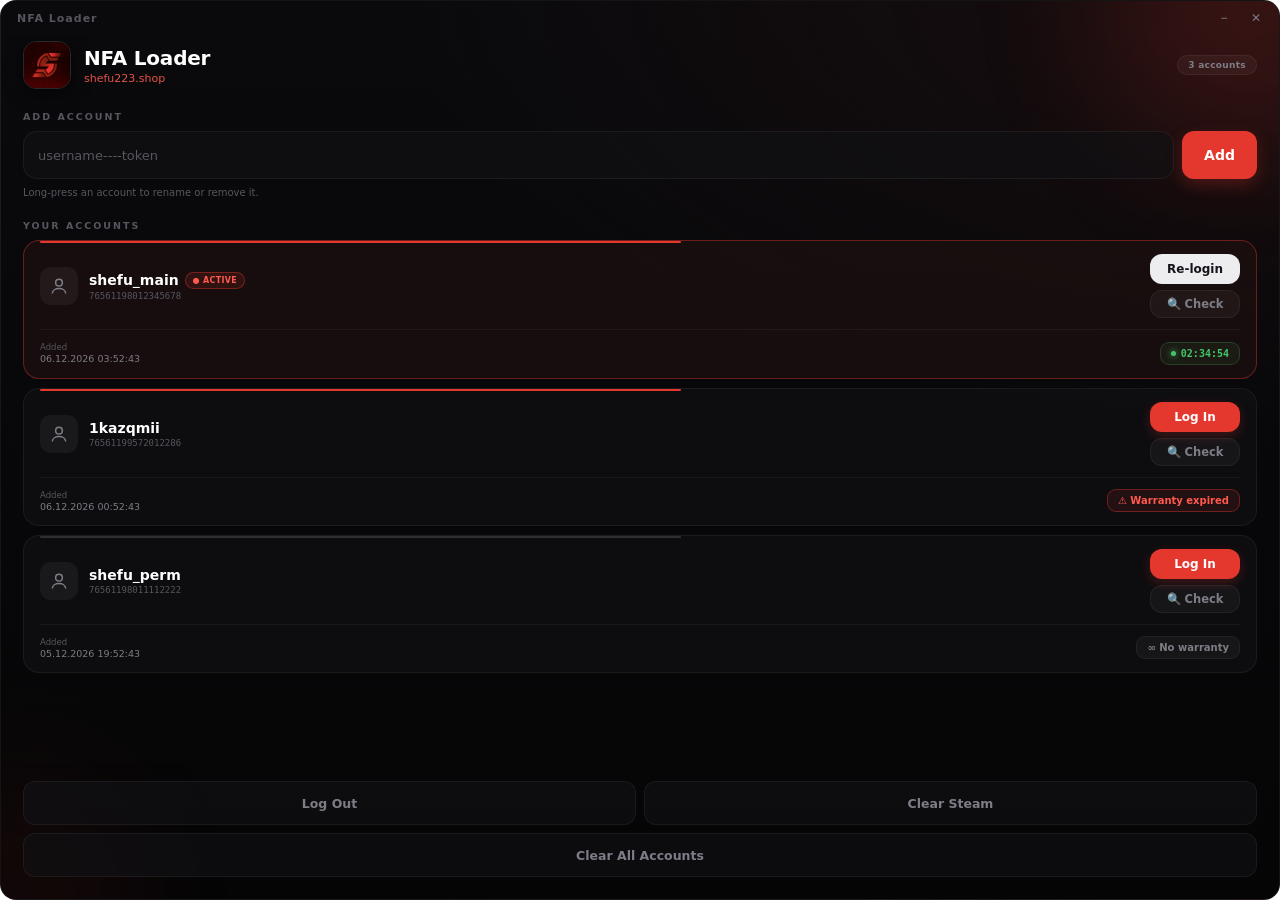
==== ui/index.html @ 787fad96 "NFA Loader: Steam token account loader for shefu223.shop Dedicated to shefu223.shop, works with any " ====
<!DOCTYPE html>
<html lang="en">
<head>
  <meta charset="UTF-8" />
  <meta name="viewport" content="width=device-width, initial-scale=1.0" />
  <title>NFA Loader</title>
  <link rel="stylesheet" href="style.css" />
</head>
<body>
  <div id="app">
    <div class="glow glow-a"></div>
    <div class="glow glow-b"></div>
    <div class="glow glow-c"></div>

    <header class="titlebar" data-tauri-drag-region>
      <span class="tb-title" data-tauri-drag-region>NFA&nbsp;Loader</span>
      <div class="tb-controls">
        <button id="min-btn" class="tb-btn" title="Minimize">&#x2212;</button>
        <button id="close-btn" class="tb-btn tb-close" title="Close">&#x2715;</button>
      </div>
    </header>

    <main class="content">
      <section class="brand">
        <img id="logo" class="brand-logo" src="logo.png" alt="logo" />
        <div class="brand-text">
          <h1>NFA Loader</h1>
          <a class="brand-sub">shefu223.shop</a>
        </div>
        <span id="acct-count" class="pill pill-count">0 accounts</span>
      </section>

      <div id="admin-banner" class="admin-banner hidden">
        <div>
          <div class="ab-title">Not running as Administrator</div>
          <div class="ab-sub">Logging in may fail. Restart elevated.</div>
        </div>
        <button id="admin-restart" class="btn btn-danger btn-sm">Restart as Admin</button>
      </div>

      <section class="block">
        <div class="label">ADD ACCOUNT</div>
        <div class="add-row">
          <div class="field">
            <input id="add-input" type="text" spellcheck="false" autocomplete="off"
                   placeholder="username----token" />
          </div>
          <button id="add-btn" class="btn btn-primary">Add</button>
        </div>
        <div class="hint">Long-press an account to rename or remove it.</div>
      </section>

      <section class="block grow">
        <div class="label">YOUR ACCOUNTS</div>
        <div id="account-list" class="account-list"></div>
        <div id="empty-state" class="empty hidden">
          <div class="empty-title">No accounts yet</div>
          <div class="empty-sub">Paste a line above and press Add.</div>
        </div>
      </section>

      <section class="footer">
        <div class="footer-row">
          <button id="logout-btn" class="btn btn-ghost">Log Out</button>
          <button id="clear-steam-btn" class="btn btn-ghost">Clear Steam</button>
        </div>
        <button id="clear-all-btn" class="btn btn-ghost btn-wide">Clear All Accounts</button>
      </section>
    </main>

    <div id="toast" class="toast"></div>

    <div id="sheet-backdrop" class="backdrop hidden">
      <div id="sheet" class="sheet"></div>
    </div>

    <div id="check-backdrop" class="backdrop hidden">
      <div id="check-popup" class="popup"></div>
    </div>

    <div id="update-backdrop" class="backdrop center hidden">
      <div id="update-popup" class="popup"></div>
    </div>
  </div>

  <template id="card-tpl">
    <div class="card">
      <div class="accent"></div>
      <div class="card-top">
        <div class="avatar">
          <svg viewBox="0 0 24 24" width="20" height="20" fill="none" stroke="currentColor" stroke-width="1.8">
            <circle cx="12" cy="8" r="4"/><path d="M4 21c0-4 4-6 8-6s8 2 8 6"/>
          </svg>
        </div>
        <div class="card-id">
          <div class="card-name-row">
            <span class="card-name"></span>
            <span class="pill pill-active active-pill hidden">&#x25CF; ACTIVE</span>
          </div>
          <div class="card-steamid"></div>
        </div>
        <div class="card-actions">
          <button class="btn btn-login"></button>
          <button class="btn btn-check">&#x1F50D; Check</button>
        </div>
      </div>
      <div class="card-divider"></div>
      <div class="card-bottom">
        <div class="added">
          <div class="added-label">Added</div>
          <div class="added-date"></div>
        </div>
        <div class="warranty"></div>
      </div>
    </div>
  </template>

  <script src="app.js"></script>
</body>
</html>
---- ui/style.css ----
:root {
  --bg: #050506;
  --bg2: #0a0a0d;
  --panel: rgba(18, 18, 20, 0.66);
  --panel-hi: rgba(30, 16, 17, 0.7);
  --border: rgba(255, 255, 255, 0.06);
  --border-strong: rgba(255, 255, 255, 0.12);
  --border-red: rgba(228, 56, 47, 0.4);
  --red: #e4382f;
  --red-soft: #ff5a4d;
  --green: #46c46a;
  --err: #f0453d;
  --text: #ececef;
  --dim: #7d7d86;
  --faint: #56565f;
  --radius: 16px;
  --ease: cubic-bezier(0.22, 1, 0.36, 1);
  --font: "Segoe UI Variable Display", "Segoe UI", system-ui, -apple-system, sans-serif;
  --mono: ui-monospace, "Cascadia Code", "Cascadia Mono", Consolas, monospace;
}

* { box-sizing: border-box; margin: 0; padding: 0; }

html, body {
  height: 100%;
  background: transparent;
  font-family: var(--font);
  color: var(--text);
  user-select: none;
  cursor: default;
  overflow: hidden;
  -webkit-font-smoothing: antialiased;
}

::-webkit-scrollbar { width: 8px; }
::-webkit-scrollbar-track { background: transparent; }
::-webkit-scrollbar-thumb { background: rgba(228, 56, 47, 0.32); border-radius: 10px; border: 2px solid transparent; background-clip: padding-box; }
::-webkit-scrollbar-thumb:hover { background: rgba(228, 56, 47, 0.55); background-clip: padding-box; }

#app {
  position: relative;
  height: 100vh;
  border-radius: var(--radius);
  overflow: hidden;
  background:
    radial-gradient(130% 90% at 100% 0%, #170d0e 0%, transparent 52%),
    linear-gradient(180deg, var(--bg2), var(--bg));
  border: 1px solid var(--border);
  display: flex;
  flex-direction: column;
}

.glow { position: absolute; border-radius: 50%; filter: blur(70px); pointer-events: none; }
.glow-a { width: 300px; height: 300px; top: -140px; right: -120px; background: var(--red); opacity: 0.16; }
.glow-b { width: 240px; height: 240px; bottom: -120px; left: -110px; background: var(--red); opacity: 0.08; }

.titlebar {
  height: 34px;
  display: flex;
  align-items: center;
  justify-content: space-between;
  padding: 0 8px 0 16px;
  flex-shrink: 0;
  z-index: 5;
}
.tb-title { font-size: 11px; letter-spacing: 1px; color: var(--faint); font-weight: 600; }
.tb-controls { display: flex; gap: 2px; }
.tb-btn {
  width: 30px; height: 24px; border: none; background: transparent; color: var(--dim);
  border-radius: 7px; font-size: 12px; cursor: pointer; transition: all 0.15s var(--ease);
  display: flex; align-items: center; justify-content: center;
}
.tb-btn:hover { background: rgba(255,255,255,0.06); color: var(--text); }
.tb-close:hover { background: var(--red); color: #fff; }

.content {
  flex: 1;
  min-height: 0;
  display: flex;
  flex-direction: column;
  padding: 6px 22px 22px;
  overflow: hidden;
  z-index: 2;
}

.brand { display: flex; align-items: center; gap: 13px; }
.brand-logo {
  width: 48px; height: 48px; border-radius: 13px; object-fit: cover;
  border: 1px solid var(--border-strong);
  box-shadow: 0 6px 18px rgba(0,0,0,0.55);
}
.brand-text { display: flex; flex-direction: column; gap: 2px; flex: 1; }
.brand-text h1 { font-size: 20px; font-weight: 700; color: #fff; letter-spacing: -0.2px; }
.brand-sub { font-size: 11px; color: var(--red-soft); opacity: 0.9; }

.pill {
  font-size: 9px; font-weight: 700; letter-spacing: 0.3px;
  padding: 4px 10px; border-radius: 20px; white-space: nowrap;
}
.pill-count { color: var(--dim); background: rgba(255,255,255,0.04); border: 1px solid var(--border); }
.pill-active { color: var(--red-soft); background: rgba(228,56,47,0.12); border: 1px solid var(--border-red); }

.admin-banner {
  margin-top: 16px; display: flex; align-items: center; justify-content: space-between; gap: 10px;
  background: rgba(228,56,47,0.08); border: 1px solid var(--border-red);
  border-radius: 12px; padding: 11px 13px;
}
.ab-title { font-size: 11.5px; font-weight: 700; color: var(--red-soft); }
.ab-sub { font-size: 9.5px; color: var(--dim); margin-top: 1px; }

.block { margin-top: 22px; }
.block.grow { flex: 1; min-height: 0; display: flex; flex-direction: column; }
.label { font-size: 9.5px; font-weight: 700; letter-spacing: 2px; color: var(--faint); margin-bottom: 9px; }

.add-row { display: flex; gap: 8px; }
.field {
  flex: 1; background: var(--panel); border: 1px solid var(--border);
  border-radius: 14px; height: 48px; display: flex; align-items: center;
  transition: border-color 0.2s var(--ease), box-shadow 0.2s var(--ease);
}
.field:focus-within { border-color: var(--border-red); box-shadow: 0 0 0 3px rgba(228,56,47,0.12); }
.field input {
  width: 100%; height: 100%; background: transparent; border: none; outline: none;
  color: var(--text); font-size: 13px; font-family: var(--font); padding: 0 14px;
  user-select: text; cursor: text;
}
.field input::placeholder { color: var(--faint); }

.btn {
  border: none; border-radius: 12px; font-family: var(--font); font-weight: 600;
  cursor: pointer; transition: transform 0.12s var(--ease), filter 0.18s var(--ease), background 0.18s var(--ease), box-shadow 0.18s var(--ease);
  display: inline-flex; align-items: center; justify-content: center; white-space: nowrap;
}
.btn:active { transform: scale(0.96); }
.btn-primary { background: var(--red); color: #fff; height: 48px; padding: 0 22px; font-size: 14px; box-shadow: 0 6px 16px rgba(228,56,47,0.26); }
.btn-primary:hover { filter: brightness(1.08); box-shadow: 0 8px 22px rgba(228,56,47,0.36); }
.btn-ghost { background: var(--panel); border: 1px solid var(--border); color: var(--dim); height: 44px; font-size: 12.5px; flex: 1; }
.btn-ghost:hover { background: rgba(255,255,255,0.05); color: var(--text); border-color: var(--border-strong); }
.btn-wide { width: 100%; margin-top: 8px; }
.btn-danger { background: rgba(228,56,47,0.12); border: 1px solid var(--border-red); color: var(--red-soft); }
.btn-danger:hover { background: rgba(228,56,47,0.2); }
.btn-sm { height: 32px; padding: 0 14px; font-size: 11.5px; }

.hint { font-size: 10px; color: var(--faint); margin-top: 8px; }

.account-list {
  flex: 1; min-height: 0; overflow-y: auto; overflow-x: hidden;
  display: flex; flex-direction: column; gap: 9px;
  padding-right: 6px; margin-right: -6px;
}

.card {
  position: relative; flex-shrink: 0; background: var(--panel); border: 1px solid var(--border);
  border-radius: 16px; padding: 0 16px 13px; overflow: hidden;
  transition: border-color 0.2s var(--ease), background 0.2s var(--ease);
  animation: cardIn 0.3s var(--ease) both;
}
.card:hover { border-color: var(--border-strong); }
.card.active { background: var(--panel-hi); border-color: var(--border-red); }
.card.removing { animation: cardOut 0.25s var(--ease) both; }
@keyframes cardIn { from { opacity: 0; transform: translateY(6px); } to { opacity: 1; transform: none; } }
@keyframes cardOut { to { opacity: 0; transform: translateX(40px); height: 0; padding: 0; margin: 0; } }

.accent { position: absolute; top: 0; left: 16px; width: 52%; height: 2px; border-radius: 2px; background: rgba(255,255,255,0.1); transition: background 0.3s var(--ease); }
.card-top { display: flex; align-items: center; gap: 11px; padding-top: 13px; }
.avatar {
  width: 38px; height: 38px; border-radius: 11px; flex-shrink: 0;
  background: rgba(255,255,255,0.05); display: flex; align-items: center; justify-content: center; color: var(--dim);
}
.card-id { flex: 1; min-width: 0; }
.card-name-row { display: flex; align-items: center; gap: 6px; }
.card-name { font-size: 14px; font-weight: 700; color: #fff; overflow: hidden; text-overflow: ellipsis; white-space: nowrap; }
.active-pill { font-size: 8px; padding: 3px 7px; }
.card-steamid { font-size: 9px; color: var(--faint); font-family: var(--mono); margin-top: 2px; }
.card-actions { display: flex; flex-direction: column; gap: 6px; flex-shrink: 0; }
.btn-login { height: 30px; width: 90px; font-size: 12px; }
.btn-login.login { background: var(--red); color: #fff; box-shadow: 0 4px 12px rgba(228,56,47,0.24); }
.btn-login.login:hover { filter: brightness(1.08); }
.btn-login.relogin { background: #ededf0; color: #14141c; }
.btn-login.relogin:hover { filter: brightness(1.04); }
.btn-check {
  height: 28px; width: 90px; font-size: 11.5px;
  background: rgba(255,255,255,0.04); color: var(--dim); border: 1px solid var(--border);
}
.btn-check:hover { background: rgba(255,255,255,0.07); color: var(--text); border-color: var(--border-strong); }

.card-divider { height: 1px; background: rgba(255,255,255,0.05); margin: 11px 0; }
.card-bottom { display: flex; align-items: center; justify-content: space-between; }
.added-label { font-size: 8.5px; color: var(--faint); }
.added-date { font-size: 9.5px; color: var(--dim); margin-top: 1px; }

.badge { font-size: 10px; font-weight: 700; padding: 5px 10px; border-radius: 9px; display: inline-flex; align-items: center; gap: 5px; }
.badge .dot { width: 5px; height: 5px; border-radius: 50%; }
.badge-green { color: var(--green); background: rgba(70,196,106,0.08); border: 1px solid rgba(70,196,106,0.22); font-family: var(--mono); }
.badge-green .dot { background: var(--green); box-shadow: 0 0 6px var(--green); }
.badge-red { color: var(--red-soft); background: rgba(228,56,47,0.1); border: 1px solid var(--border-red); }
.badge-dim { color: var(--dim); background: rgba(255,255,255,0.04); border: 1px solid var(--border); }

.empty {
  background: var(--panel); border: 1px solid var(--border); border-radius: 16px;
  padding: 34px 20px; text-align: center;
}
.empty-title { font-size: 13px; color: var(--dim); }
.empty-sub { font-size: 10.5px; color: var(--faint); margin-top: 5px; }

.footer { margin-top: 16px; flex-shrink: 0; }
.footer-row { display: flex; gap: 8px; }

.toast {
  position: absolute; left: 22px; right: 22px; bottom: 18px; z-index: 20;
  padding: 12px 16px; border-radius: 12px; font-size: 11.5px; font-weight: 600; text-align: center;
  opacity: 0; transform: translateY(14px); pointer-events: none;
  transition: opacity 0.3s var(--ease), transform 0.3s var(--ease);
  backdrop-filter: blur(12px);
}
.toast.show { opacity: 1; transform: none; }
.toast.ok { color: var(--green); background: rgba(70,196,106,0.1); border: 1px solid rgba(70,196,106,0.28); }
.toast.err { color: var(--red-soft); background: rgba(228,56,47,0.12); border: 1px solid var(--border-red); }

.backdrop {
  position: absolute; inset: 0; z-index: 30; background: rgba(0,0,0,0.66);
  display: flex; align-items: flex-end; justify-content: center;
  opacity: 0; transition: opacity 0.25s var(--ease);
}
.backdrop.show { opacity: 1; }
.backdrop.center { align-items: center; }

.sheet {
  width: 100%; background: #0d0d10; border-top: 1px solid var(--border-strong);
  border-radius: 22px 22px 0 0; padding: 12px 22px 26px;
  transform: translateY(100%); transition: transform 0.32s var(--ease);
  box-shadow: 0 -16px 50px rgba(0,0,0,0.6);
}
.backdrop.show .sheet { transform: none; }
.sheet-handle { width: 38px; height: 4px; border-radius: 2px; background: rgba(255,255,255,0.14); margin: 0 auto 14px; }
.sheet h2 { font-size: 17px; color: #fff; margin-bottom: 6px; }
.sheet .sub { font-size: 12px; color: var(--dim); margin-bottom: 16px; }
.sheet .sub b { color: var(--text); font-weight: 600; }

.sheet-head { display: flex; align-items: center; gap: 12px; margin-bottom: 14px; }
.sheet-head .avatar { width: 42px; height: 42px; }
.sheet-head .nm { font-size: 15px; font-weight: 700; color: #fff; }
.sheet-head .sid { font-size: 10px; color: var(--dim); font-family: var(--mono); margin-top: 2px; }
.sheet-sep { height: 1px; background: var(--border); margin: 8px 0 12px; }

.sheet-row {
  display: flex; align-items: center; gap: 14px; padding: 12px 10px; border-radius: 12px;
  cursor: pointer; transition: background 0.15s var(--ease);
}
.sheet-row:hover { background: rgba(255,255,255,0.04); }
.sheet-row .ico { width: 38px; height: 38px; border-radius: 11px; display: flex; align-items: center; justify-content: center; font-size: 16px; }
.sheet-row .rt { flex: 1; }
.sheet-row .rt .t { font-size: 14px; font-weight: 600; }
.sheet-row .rt .s { font-size: 11px; color: var(--dim); margin-top: 1px; }
.sheet-row .chev { color: var(--faint); font-size: 18px; }
.sheet-row.danger .t { color: var(--red-soft); }
.sheet-row.danger .s { color: rgba(228,56,47,0.6); }

.sheet-field {
  background: var(--panel); border: 1px solid var(--border-red); border-radius: 14px;
  height: 50px; display: flex; align-items: center; margin-bottom: 14px;
}
.sheet-field input {
  width: 100%; height: 100%; background: transparent; border: none; outline: none;
  color: var(--text); font-size: 14px; font-family: var(--font); padding: 0 14px; user-select: text; cursor: text;
}
.sheet-actions { display: flex; gap: 10px; }
.sheet-actions .btn { height: 48px; flex: 1; font-size: 13px; }

.center-ico { font-size: 36px; text-align: center; margin-bottom: 10px; }

.popup {
  width: calc(100% - 44px); max-width: 380px; background: #0c0c0f; border: 1px solid var(--border-strong);
  border-radius: 18px; padding: 20px 22px; box-shadow: 0 24px 60px rgba(0,0,0,0.6);
  transform: scale(0.94); opacity: 0; transition: transform 0.28s var(--ease), opacity 0.28s var(--ease);
}
.backdrop.show .popup { transform: none; opacity: 1; }
.popup-head { display: flex; align-items: center; justify-content: space-between; margin-bottom: 14px; }
.popup-head h2 { font-size: 16px; color: #fff; }
.popup-close { width: 30px; height: 30px; border-radius: 9px; border: 1px solid var(--border); background: var(--panel); color: var(--dim); cursor: pointer; transition: all 0.15s var(--ease); }
.popup-close:hover { color: var(--text); background: rgba(255,255,255,0.05); }

.spinner { width: 30px; height: 30px; border: 3px solid rgba(228,56,47,0.2); border-top-color: var(--red); border-radius: 50%; margin: 18px auto 12px; animation: spin 0.7s linear infinite; }
@keyframes spin { to { transform: rotate(360deg); } }
.check-state { text-align: center; padding: 8px 0 12px; }
.check-state .t { font-size: 13px; font-weight: 600; }
.check-state .s { font-size: 10.5px; color: var(--faint); margin-top: 4px; }

.badges { display: flex; flex-wrap: wrap; gap: 6px; margin-bottom: 14px; }
.cbadge { font-size: 10.5px; font-weight: 700; padding: 5px 10px; border-radius: 20px; border: 1px solid var(--border); color: var(--faint); background: rgba(255,255,255,0.03); }
.popup-sep { height: 1px; background: var(--border); margin: 4px 0 12px; }
.stats { display: grid; grid-template-columns: 1fr 1fr; gap: 10px; }
.stat { border: 1px solid var(--border); border-radius: 12px; padding: 10px 12px; background: rgba(255,255,255,0.02); }
.stat .sl { font-size: 9.5px; color: var(--faint); }
.stat .sv { font-size: 14px; font-weight: 700; margin-top: 2px; }

.hidden { display: none !important; }
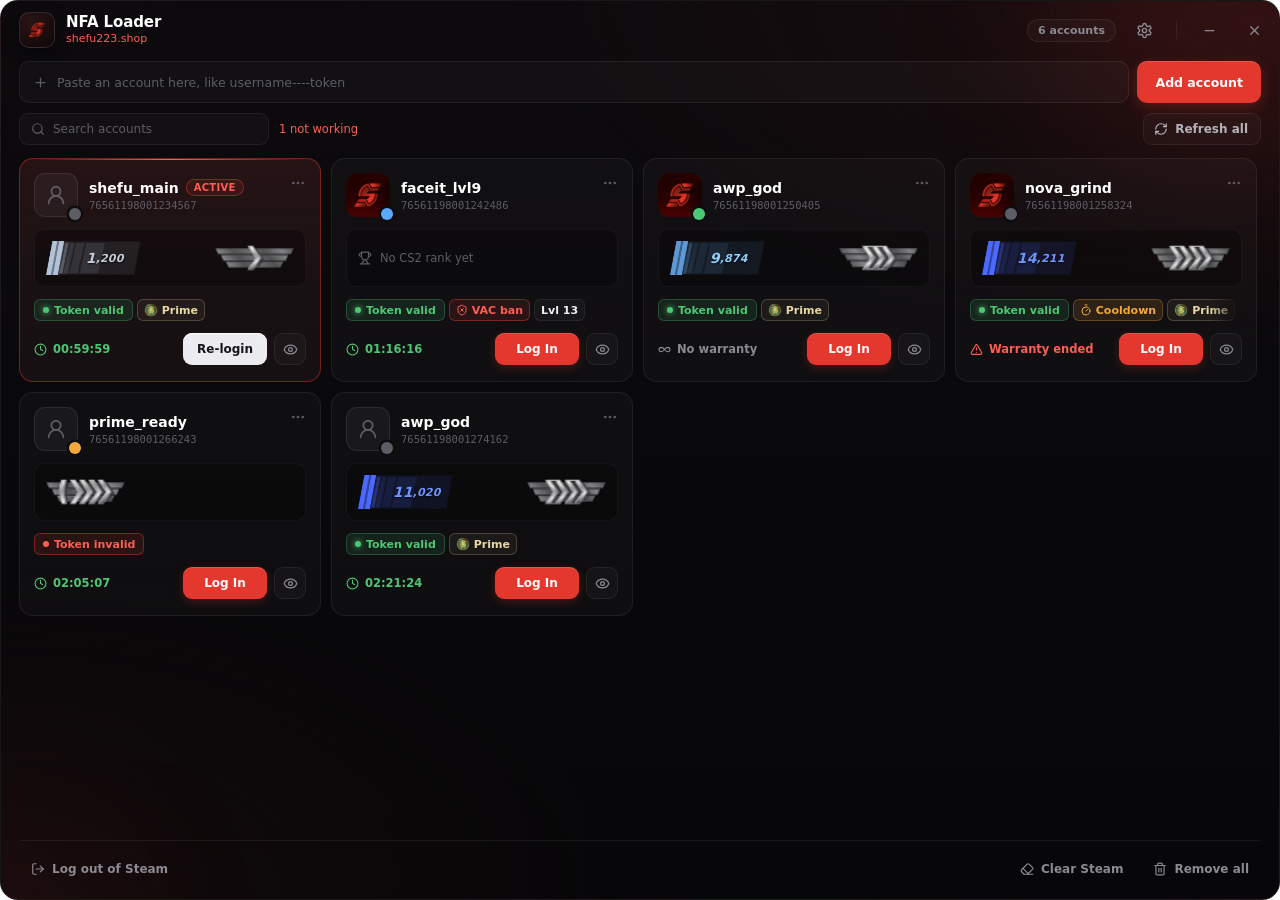
==== commit 25e3037e: "Rework loader: new UI, local checks, login fix" ====
--- a/ui/index.html
+++ b/ui/index.html
@@ -10,109 +10,114 @@
   <div id="app">
     <div class="glow glow-a"></div>
     <div class="glow glow-b"></div>
-    <div class="glow glow-c"></div>
 
-    <header class="titlebar" data-tauri-drag-region>
-      <span class="tb-title" data-tauri-drag-region>NFA&nbsp;Loader</span>
-      <div class="tb-controls">
-        <button id="min-btn" class="tb-btn" title="Minimize">&#x2212;</button>
-        <button id="close-btn" class="tb-btn tb-close" title="Close">&#x2715;</button>
+    <header class="header" data-tauri-drag-region>
+      <div class="brand-mark" data-tauri-drag-region>
+        <img src="assets/brand/logo.png" alt="" data-tauri-drag-region />
       </div>
+      <div class="brand-text" data-tauri-drag-region>
+        <div class="brand-title" data-tauri-drag-region>NFA Loader</div>
+        <div class="brand-sub" data-tauri-drag-region>shefu223.shop</div>
+      </div>
+      <div class="header-fill" data-tauri-drag-region></div>
+      <span id="acct-count" class="count" data-tauri-drag-region>0 accounts</span>
+      <button id="settings-btn" class="hbtn" title="Settings" aria-label="Settings"><span data-icon="settings" data-size="17"></span></button>
+      <span class="hsep" data-tauri-drag-region></span>
+      <button id="min-btn" class="wbtn" title="Minimize" aria-label="Minimize"><span data-icon="minus" data-size="15"></span></button>
+      <button id="close-btn" class="wbtn wclose" title="Close" aria-label="Close"><span data-icon="x" data-size="15"></span></button>
     </header>
 
     <main class="content">
-      <section class="brand">
-        <img id="logo" class="brand-logo" src="logo.png" alt="logo" />
-        <div class="brand-text">
-          <h1>NFA Loader</h1>
-          <a class="brand-sub">shefu223.shop</a>
+      <div id="admin-banner" class="admin-banner hidden">
+        <span class="ab-icon" data-icon="alert" data-size="16"></span>
+        <div class="ab-text">
+          <div class="ab-title">Not running as admin</div>
+          <div class="ab-sub">Logging in can fail. Restart the loader as admin to be safe.</div>
         </div>
-        <span id="acct-count" class="pill pill-count">0 accounts</span>
+        <button id="admin-restart" class="btn btn-soft-red btn-sm">Restart as admin</button>
+      </div>
+
+      <section class="add-row">
+        <label class="field">
+          <span class="field-icon" data-icon="plus" data-size="15"></span>
+          <input id="add-input" type="text" spellcheck="false" autocomplete="off"
+                 placeholder="Paste an account here, like username----token" />
+        </label>
+        <button id="add-btn" class="btn btn-primary">Add account</button>
       </section>
 
-      <div id="admin-banner" class="admin-banner hidden">
-        <div>
-          <div class="ab-title">Not running as Administrator</div>
-          <div class="ab-sub">Logging in may fail. Restart elevated.</div>
-        </div>
-        <button id="admin-restart" class="btn btn-danger btn-sm">Restart as Admin</button>
-      </div>
-
-      <section class="block">
-        <div class="label">ADD ACCOUNT</div>
-        <div class="add-row">
-          <div class="field">
-            <input id="add-input" type="text" spellcheck="false" autocomplete="off"
-                   placeholder="username----token" />
-          </div>
-          <button id="add-btn" class="btn btn-primary">Add</button>
-        </div>
-        <div class="hint">Long-press an account to rename or remove it.</div>
+      <section class="toolbar" id="toolbar">
+        <label class="search">
+          <span class="search-icon" data-icon="search" data-size="14"></span>
+          <input id="search" type="text" spellcheck="false" autocomplete="off" placeholder="Search accounts" />
+          <button id="search-clear" class="search-clear hidden" title="Clear search" aria-label="Clear search"><span data-icon="x" data-size="13"></span></button>
+        </label>
+        <div id="check-status" class="check-status"></div>
+        <button id="refresh-all" class="tbtn" title="Check every account again">
+          <span class="tbtn-icon" data-icon="refresh" data-size="14"></span>
+          <span class="tbtn-label">Refresh all</span>
+        </button>
       </section>
 
-      <section class="block grow">
-        <div class="label">YOUR ACCOUNTS</div>
-        <div id="account-list" class="account-list"></div>
+      <section class="grid-wrap" id="grid-wrap">
+        <div id="account-grid" class="account-grid"></div>
         <div id="empty-state" class="empty hidden">
+          <div class="empty-mark"><img src="assets/brand/logo.png" alt="" /></div>
           <div class="empty-title">No accounts yet</div>
-          <div class="empty-sub">Paste a line above and press Add.</div>
+          <div class="empty-sub">Paste a line above, like username----token, and press Add account.</div>
+        </div>
+        <div id="no-results" class="empty hidden">
+          <div class="empty-title">No matches</div>
+          <div class="empty-sub" id="no-results-sub"></div>
         </div>
       </section>
 
-      <section class="footer">
-        <div class="footer-row">
-          <button id="logout-btn" class="btn btn-ghost">Log Out</button>
-          <button id="clear-steam-btn" class="btn btn-ghost">Clear Steam</button>
-        </div>
-        <button id="clear-all-btn" class="btn btn-ghost btn-wide">Clear All Accounts</button>
-      </section>
+      <footer class="footer">
+        <button id="logout-btn" class="fbtn"><span data-icon="logout" data-size="14"></span>Log out of Steam</button>
+        <span class="footer-fill"></span>
+        <button id="clear-steam-btn" class="fbtn"><span data-icon="eraser" data-size="14"></span>Clear Steam</button>
+        <button id="clear-all-btn" class="fbtn fbtn-danger"><span data-icon="trash" data-size="14"></span>Remove all</button>
+      </footer>
     </main>
 
-    <div id="toast" class="toast"></div>
+    <div id="toast" class="toast" role="status" aria-live="polite"></div>
 
-    <div id="sheet-backdrop" class="backdrop hidden">
-      <div id="sheet" class="sheet"></div>
-    </div>
-
-    <div id="check-backdrop" class="backdrop hidden">
-      <div id="check-popup" class="popup"></div>
-    </div>
-
-    <div id="update-backdrop" class="backdrop center hidden">
-      <div id="update-popup" class="popup"></div>
+    <div id="modal-backdrop" class="backdrop hidden">
+      <div id="modal" class="modal" role="dialog" aria-modal="true"></div>
     </div>
   </div>
 
   <template id="card-tpl">
-    <div class="card">
-      <div class="accent"></div>
-      <div class="card-top">
+    <article class="card" tabindex="0">
+      <div class="card-head">
         <div class="avatar">
-          <svg viewBox="0 0 24 24" width="20" height="20" fill="none" stroke="currentColor" stroke-width="1.8">
-            <circle cx="12" cy="8" r="4"/><path d="M4 21c0-4 4-6 8-6s8 2 8 6"/>
-          </svg>
+          <img class="avatar-img" alt="" loading="lazy" decoding="async" />
+          <span class="avatar-fallback" data-icon="user" data-size="22"></span>
+          <span class="state-dot"></span>
         </div>
         <div class="card-id">
-          <div class="card-name-row">
+          <div class="name-row">
             <span class="card-name"></span>
-            <span class="pill pill-active active-pill hidden">&#x25CF; ACTIVE</span>
+            <span class="active-pill hidden">Active</span>
           </div>
-          <div class="card-steamid"></div>
+          <div class="card-sid"></div>
         </div>
-        <div class="card-actions">
-          <button class="btn btn-login"></button>
-          <button class="btn btn-check">&#x1F50D; Check</button>
-        </div>
+        <button class="card-more" data-action="menu" title="More" aria-label="More options"><span data-icon="more" data-size="16"></span></button>
       </div>
-      <div class="card-divider"></div>
-      <div class="card-bottom">
-        <div class="added">
-          <div class="added-label">Added</div>
-          <div class="added-date"></div>
-        </div>
-        <div class="warranty"></div>
+
+      <div class="rank-panel"></div>
+
+      <div class="status-row">
+        <span class="token-badge"><i class="tdot"></i><span class="tlabel"></span></span>
+        <span class="chips"></span>
       </div>
-    </div>
+
+      <div class="card-foot">
+        <span class="warranty"></span>
+        <button class="btn-login" data-action="login"></button>
+        <button class="btn-eye" data-action="token" title="View token" aria-label="View token"><span data-icon="eye" data-size="15"></span></button>
+      </div>
+    </article>
   </template>
 
   <script src="app.js"></script>
--- a/ui/style.css
+++ b/ui/style.css
@@ -1,22 +1,40 @@
 :root {
-  --bg: #050506;
-  --bg2: #0a0a0d;
-  --panel: rgba(18, 18, 20, 0.66);
-  --panel-hi: rgba(30, 16, 17, 0.7);
-  --border: rgba(255, 255, 255, 0.06);
-  --border-strong: rgba(255, 255, 255, 0.12);
-  --border-red: rgba(228, 56, 47, 0.4);
+  --bg: #070608;
+  --bg-2: #0c0a0d;
+  --surface: rgba(255, 255, 255, 0.028);
+  --surface-hover: rgba(255, 255, 255, 0.045);
+  --surface-strong: rgba(255, 255, 255, 0.06);
+  --inset: rgba(0, 0, 0, 0.32);
+  --modal: #0f0d10;
+  --line: rgba(255, 255, 255, 0.065);
+  --line-strong: rgba(255, 255, 255, 0.12);
+  --line-red: rgba(228, 56, 47, 0.45);
+
   --red: #e4382f;
-  --red-soft: #ff5a4d;
-  --green: #46c46a;
-  --err: #f0453d;
-  --text: #ececef;
-  --dim: #7d7d86;
-  --faint: #56565f;
-  --radius: 16px;
-  --ease: cubic-bezier(0.22, 1, 0.36, 1);
-  --font: "Segoe UI Variable Display", "Segoe UI", system-ui, -apple-system, sans-serif;
-  --mono: ui-monospace, "Cascadia Code", "Cascadia Mono", Consolas, monospace;
+  --red-soft: #ff5f52;
+  --red-tint: rgba(228, 56, 47, 0.12);
+  --green: #4cc774;
+  --green-tint: rgba(76, 199, 116, 0.11);
+  --amber: #f2a93b;
+  --amber-tint: rgba(242, 169, 59, 0.12);
+  --blue: #5aa9ff;
+
+  --text: #eeedf0;
+  --text-2: #b4b3ba;
+  --dim: #8b8a93;
+  --faint: #5e5d66;
+
+  --r-sm: 7px;
+  --r-md: 10px;
+  --r-lg: 14px;
+  --r-xl: 18px;
+
+  --ease-out: cubic-bezier(0.23, 1, 0.32, 1);
+  --font: "Segoe UI Variable Text", "Segoe UI", system-ui, -apple-system, sans-serif;
+  --font-display: "Segoe UI Variable Display", "Segoe UI", system-ui, sans-serif;
+  --mono: "Cascadia Mono", "Cascadia Code", ui-monospace, Consolas, monospace;
+
+  --card-h: 224px;
 }
 
 * { box-sizing: border-box; margin: 0; padding: 0; }
@@ -25,6 +43,7 @@
   height: 100%;
   background: transparent;
   font-family: var(--font);
+  font-size: 12.5px;
   color: var(--text);
   user-select: none;
   cursor: default;
@@ -32,266 +51,501 @@
   -webkit-font-smoothing: antialiased;
 }
 
-::-webkit-scrollbar { width: 8px; }
-::-webkit-scrollbar-track { background: transparent; }
-::-webkit-scrollbar-thumb { background: rgba(228, 56, 47, 0.32); border-radius: 10px; border: 2px solid transparent; background-clip: padding-box; }
-::-webkit-scrollbar-thumb:hover { background: rgba(228, 56, 47, 0.55); background-clip: padding-box; }
+button { font-family: inherit; color: inherit; background: none; border: none; cursor: pointer; }
+button:focus-visible, .card:focus-visible, input:focus-visible { outline: 2px solid rgba(255, 95, 82, 0.6); outline-offset: 2px; }
+input { font-family: inherit; }
+.i { display: block; flex-shrink: 0; }
+[data-icon] { display: inline-flex; align-items: center; justify-content: center; flex-shrink: 0; }
 
 #app {
   position: relative;
   height: 100vh;
-  border-radius: var(--radius);
+  border-radius: var(--r-xl);
   overflow: hidden;
   background:
-    radial-gradient(130% 90% at 100% 0%, #170d0e 0%, transparent 52%),
-    linear-gradient(180deg, var(--bg2), var(--bg));
-  border: 1px solid var(--border);
+    radial-gradient(110% 70% at 100% 0%, #1b0d0e 0%, transparent 55%),
+    radial-gradient(80% 60% at 0% 100%, #130b0c 0%, transparent 60%),
+    linear-gradient(180deg, var(--bg-2), var(--bg));
+  border: 1px solid var(--line);
   display: flex;
   flex-direction: column;
 }
-
-.glow { position: absolute; border-radius: 50%; filter: blur(70px); pointer-events: none; }
-.glow-a { width: 300px; height: 300px; top: -140px; right: -120px; background: var(--red); opacity: 0.16; }
-.glow-b { width: 240px; height: 240px; bottom: -120px; left: -110px; background: var(--red); opacity: 0.08; }
-
-.titlebar {
-  height: 34px;
-  display: flex;
-  align-items: center;
-  justify-content: space-between;
-  padding: 0 8px 0 16px;
+.maximized #app { border-radius: 0; border: none; }
+
+.glow { position: absolute; border-radius: 50%; filter: blur(90px); pointer-events: none; }
+.glow-a { width: 360px; height: 360px; top: -190px; right: -130px; background: var(--red); opacity: 0.13; }
+.glow-b { width: 280px; height: 280px; bottom: -170px; left: -140px; background: var(--red); opacity: 0.06; }
+
+.header {
+  position: relative; z-index: 5;
+  height: 58px; flex-shrink: 0;
+  display: flex; align-items: center; gap: 11px;
+  padding: 0 8px 0 18px;
+}
+.brand-mark {
+  width: 36px; height: 36px; border-radius: 10px; flex-shrink: 0;
+  display: grid; place-items: center;
+  background: radial-gradient(circle at 30% 25%, #2b1416, #0e0708);
+  border: 1px solid var(--line-strong);
+  box-shadow: 0 4px 14px rgba(0, 0, 0, 0.5);
+}
+.brand-mark img { width: 26px; height: 26px; object-fit: contain; pointer-events: none; }
+.brand-text { display: flex; flex-direction: column; line-height: 1.15; }
+.brand-title { font-family: var(--font-display); font-size: 15px; font-weight: 700; color: #fff; letter-spacing: -0.1px; }
+.brand-sub { font-size: 11px; color: var(--red-soft); margin-top: 2px; }
+.header-fill { flex: 1; align-self: stretch; }
+.count {
+  font-size: 11px; font-weight: 600; color: var(--dim);
+  padding: 4px 10px; border-radius: 999px;
+  background: var(--surface); border: 1px solid var(--line);
+  font-variant-numeric: tabular-nums; white-space: nowrap;
+}
+.hbtn {
+  width: 34px; height: 34px; border-radius: var(--r-md);
+  display: grid; place-items: center; color: var(--dim);
+  transition: background-color 150ms ease, color 150ms ease, transform 120ms var(--ease-out);
+}
+.hbtn:hover { background: var(--surface-strong); color: var(--text); }
+.hbtn:active { transform: scale(0.94); }
+.hsep { width: 1px; height: 18px; background: var(--line); margin: 0 4px; }
+.wbtn {
+  width: 34px; height: 30px; border-radius: 8px;
+  display: grid; place-items: center; color: var(--dim);
+  transition: background-color 150ms ease, color 150ms ease;
+}
+.wbtn:hover { background: var(--surface-strong); color: var(--text); }
+.wclose:hover { background: var(--red); color: #fff; }
+
+.content {
+  position: relative; z-index: 2;
+  flex: 1; min-height: 0;
+  display: flex; flex-direction: column;
+  padding: 2px 18px 14px;
+}
+
+.admin-banner {
+  display: flex; align-items: center; gap: 11px;
+  padding: 10px 12px; margin-bottom: 10px;
+  border-radius: var(--r-md);
+  background: var(--red-tint); border: 1px solid var(--line-red);
+}
+.ab-icon { color: var(--red-soft); }
+.ab-text { flex: 1; min-width: 0; }
+.ab-title { font-size: 12.5px; font-weight: 650; color: var(--red-soft); }
+.ab-sub { font-size: 11px; color: var(--text-2); margin-top: 1px; }
+
+.add-row { display: flex; gap: 8px; flex-shrink: 0; }
+.field {
+  flex: 1; min-width: 0; height: 42px;
+  display: flex; align-items: center; gap: 9px;
+  padding: 0 13px;
+  border-radius: var(--r-md);
+  background: var(--surface); border: 1px solid var(--line);
+  cursor: text;
+  transition: border-color 150ms ease, box-shadow 150ms ease, background-color 150ms ease;
+}
+.field:hover { border-color: var(--line-strong); }
+.field:focus-within { border-color: var(--line-red); background: var(--surface-hover); box-shadow: 0 0 0 3px rgba(228, 56, 47, 0.1); }
+.field-icon { color: var(--faint); }
+.field input {
+  flex: 1; min-width: 0; height: 100%;
+  background: transparent; border: none; outline: none;
+  color: var(--text); font-size: 12.5px;
+  user-select: text; cursor: text;
+}
+.field input::placeholder { color: var(--faint); }
+
+.btn {
+  height: 42px; padding: 0 18px;
+  display: inline-flex; align-items: center; justify-content: center; gap: 7px;
+  border-radius: var(--r-md);
+  font-size: 12.5px; font-weight: 650; white-space: nowrap;
+  transition: transform 120ms var(--ease-out), background-color 150ms ease, border-color 150ms ease, color 150ms ease, box-shadow 150ms ease, filter 150ms ease;
+}
+.btn:active { transform: scale(0.97); }
+.btn:disabled { opacity: 0.55; pointer-events: none; }
+.btn-primary { background: var(--red); color: #fff; box-shadow: 0 4px 14px rgba(228, 56, 47, 0.28), inset 0 1px 0 rgba(255, 255, 255, 0.14); }
+.btn-primary:hover { filter: brightness(1.08); }
+.btn-ghost { background: var(--surface); border: 1px solid var(--line); color: var(--text-2); }
+.btn-ghost:hover { background: var(--surface-strong); border-color: var(--line-strong); color: var(--text); }
+.btn-soft-red { background: var(--red-tint); border: 1px solid var(--line-red); color: var(--red-soft); }
+.btn-soft-red:hover { background: rgba(228, 56, 47, 0.2); }
+.btn-sm { height: 32px; padding: 0 12px; font-size: 11.5px; border-radius: 8px; }
+
+.toolbar {
   flex-shrink: 0;
-  z-index: 5;
-}
-.tb-title { font-size: 11px; letter-spacing: 1px; color: var(--faint); font-weight: 600; }
-.tb-controls { display: flex; gap: 2px; }
-.tb-btn {
-  width: 30px; height: 24px; border: none; background: transparent; color: var(--dim);
-  border-radius: 7px; font-size: 12px; cursor: pointer; transition: all 0.15s var(--ease);
+  display: flex; align-items: center; gap: 10px;
+  padding: 10px 0 10px;
+  border-bottom: 1px solid transparent;
+  transition: border-color 200ms ease;
+}
+.content.scrolled .toolbar { border-bottom-color: var(--line); }
+.search {
+  width: 250px; height: 32px;
+  display: flex; align-items: center; gap: 8px;
+  padding: 0 6px 0 11px;
+  border-radius: 9px;
+  background: var(--surface); border: 1px solid var(--line);
+  cursor: text;
+  transition: border-color 150ms ease, background-color 150ms ease;
+}
+.search:hover { border-color: var(--line-strong); }
+.search:focus-within { border-color: var(--line-red); background: var(--surface-hover); }
+.search-icon { color: var(--faint); }
+.search input { flex: 1; min-width: 0; height: 100%; background: transparent; border: none; outline: none; color: var(--text); font-size: 12px; user-select: text; cursor: text; }
+.search input::placeholder { color: var(--faint); }
+.search-clear { width: 22px; height: 22px; border-radius: 6px; display: grid; place-items: center; color: var(--dim); }
+.search-clear:hover { background: var(--surface-strong); color: var(--text); }
+
+.check-status {
+  flex: 1; min-width: 0;
+  display: flex; align-items: center; gap: 8px;
+  font-size: 11.5px; color: var(--dim);
+  white-space: nowrap; overflow: hidden; text-overflow: ellipsis;
+  font-variant-numeric: tabular-nums;
+}
+.check-status.warn { color: var(--amber); }
+.spin { width: 12px; height: 12px; flex-shrink: 0; border-radius: 50%; border: 2px solid rgba(255, 95, 82, 0.22); border-top-color: var(--red-soft); animation: spin 800ms linear infinite; }
+
+.tbtn {
+  height: 32px; padding: 0 12px 0 10px;
+  display: inline-flex; align-items: center; gap: 7px;
+  border-radius: 9px;
+  font-size: 12px; font-weight: 600; color: var(--text-2);
+  background: var(--surface); border: 1px solid var(--line);
+  transition: background-color 150ms ease, border-color 150ms ease, color 150ms ease, transform 120ms var(--ease-out);
+}
+.tbtn:hover { background: var(--surface-strong); border-color: var(--line-strong); color: var(--text); }
+.tbtn:active { transform: scale(0.97); }
+.tbtn.running { color: var(--red-soft); border-color: var(--line-red); background: var(--red-tint); }
+
+.grid-wrap {
+  flex: 1; min-height: 0;
+  overflow-y: auto; overflow-x: hidden;
+  scrollbar-gutter: stable;
+  overscroll-behavior: contain;
+  padding: 2px 4px 14px 0;
+  margin-right: -8px;
+
+  -webkit-mask-image: linear-gradient(180deg, #000 0, #000 calc(100% - 18px), transparent);
+  mask-image: linear-gradient(180deg, #000 0, #000 calc(100% - 18px), transparent);
+}
+.content.scrolled .grid-wrap {
+  -webkit-mask-image: linear-gradient(180deg, transparent 0, #000 16px, #000 calc(100% - 18px), transparent);
+  mask-image: linear-gradient(180deg, transparent 0, #000 16px, #000 calc(100% - 18px), transparent);
+}
+.check-status .bad { color: var(--red-soft); }
+.grid-wrap::-webkit-scrollbar { width: 8px; }
+.grid-wrap::-webkit-scrollbar-track { background: transparent; }
+.grid-wrap::-webkit-scrollbar-thumb { background: rgba(255, 255, 255, 0.1); border-radius: 8px; border: 2px solid transparent; background-clip: padding-box; }
+.grid-wrap::-webkit-scrollbar-thumb:hover { background: rgba(255, 95, 82, 0.5); background-clip: padding-box; }
+
+.account-grid {
+  display: grid;
+  grid-template-columns: repeat(auto-fill, minmax(262px, 1fr));
+  grid-auto-rows: var(--card-h);
+  gap: 10px;
+}
+
+.card {
+  position: relative;
+  height: var(--card-h);
+  display: grid;
+  grid-template-rows: 44px 58px 22px 32px;
+  row-gap: 12px;
+  align-content: start;
+  padding: 14px;
+  border-radius: var(--r-lg);
+  background: var(--surface);
+  border: 1px solid var(--line);
+  cursor: pointer;
+  outline: none;
+  content-visibility: auto;
+  contain-intrinsic-size: auto var(--card-h);
+  transition: background-color 150ms ease, border-color 150ms ease;
+}
+.card:hover { background: var(--surface-hover); border-color: var(--line-strong); }
+.card:active { background: var(--surface-strong); }
+.card.active { background: linear-gradient(180deg, rgba(228, 56, 47, 0.1), rgba(228, 56, 47, 0.03) 60%), var(--surface); border-color: var(--line-red); }
+.card.active::before {
+  content: ""; position: absolute; left: 14px; right: 14px; top: -1px; height: 2px; border-radius: 2px;
+  background: linear-gradient(90deg, transparent, var(--red-soft), transparent);
+}
+.card.enter { animation: cardIn 260ms var(--ease-out) both; }
+.card.flash { animation: flash 1400ms var(--ease-out) both; }
+@keyframes cardIn { from { opacity: 0; transform: translateY(6px); } to { opacity: 1; transform: none; } }
+@keyframes flash { 0% { box-shadow: 0 0 0 2px rgba(255, 95, 82, 0.7); } 100% { box-shadow: 0 0 0 2px rgba(255, 95, 82, 0); } }
+
+.card-head { display: flex; align-items: center; gap: 11px; min-width: 0; }
+.avatar { position: relative; width: 44px; height: 44px; flex-shrink: 0; }
+.avatar-img, .avatar-fallback {
+  position: absolute; inset: 0;
+  width: 44px; height: 44px; border-radius: 11px;
+  background: rgba(255, 255, 255, 0.04);
+  box-shadow: inset 0 0 0 1px rgba(255, 255, 255, 0.08);
+}
+.avatar-fallback { display: grid; place-items: center; color: var(--faint); }
+.avatar-img { z-index: 1; object-fit: cover; opacity: 0; transition: opacity 200ms ease; }
+.avatar-img.loaded { opacity: 1; }
+.avatar-img.loaded + .avatar-fallback { visibility: hidden; }
+.state-dot { z-index: 2; }
+.state-dot {
+  position: absolute; right: -3px; bottom: -3px;
+  width: 12px; height: 12px; border-radius: 50%;
+  background: var(--faint);
+  box-shadow: 0 0 0 2.5px #0e0c0f;
+}
+.state-dot.online { background: var(--blue); }
+.state-dot.ingame { background: var(--green); }
+.state-dot.private { background: var(--amber); }
+
+.card-id { flex: 1; min-width: 0; }
+.name-row { display: flex; align-items: center; gap: 7px; min-width: 0; }
+.card-name { font-size: 14px; font-weight: 650; color: #fff; white-space: nowrap; overflow: hidden; text-overflow: ellipsis; }
+.active-pill {
+  flex-shrink: 0; font-size: 10px; font-weight: 700; letter-spacing: 0.3px; text-transform: uppercase;
+  padding: 2px 7px; border-radius: 999px;
+  color: var(--red-soft); background: var(--red-tint); border: 1px solid var(--line-red);
+}
+.card-sid { margin-top: 3px; font-family: var(--mono); font-size: 10.5px; color: var(--faint); white-space: nowrap; overflow: hidden; text-overflow: ellipsis; }
+.card-more {
+  align-self: flex-start;
+  width: 28px; height: 28px; margin: -4px -6px 0 0; border-radius: 8px;
+  display: grid; place-items: center; color: var(--faint);
+  transition: background-color 150ms ease, color 150ms ease;
+}
+.card-more:hover { background: var(--surface-strong); color: var(--text); }
+
+.rank-panel {
+  display: flex; align-items: center; gap: 10px;
+  padding: 0 12px;
+  border-radius: var(--r-md);
+  background: var(--inset);
+  box-shadow: inset 0 0 0 1px rgba(255, 255, 255, 0.045);
+  overflow: hidden;
+}
+.premier { position: relative; height: 34px; flex-shrink: 0; display: flex; align-items: center; }
+.premier img { height: 34px; width: auto; display: block; }
+.premier .rating {
+  position: absolute; inset: 0 0 0 24%;
   display: flex; align-items: center; justify-content: center;
-}
-.tb-btn:hover { background: rgba(255,255,255,0.06); color: var(--text); }
-.tb-close:hover { background: var(--red); color: #fff; }
-
-.content {
-  flex: 1;
-  min-height: 0;
-  display: flex;
-  flex-direction: column;
-  padding: 6px 22px 22px;
-  overflow: hidden;
-  z-index: 2;
-}
-
-.brand { display: flex; align-items: center; gap: 13px; }
-.brand-logo {
-  width: 48px; height: 48px; border-radius: 13px; object-fit: cover;
-  border: 1px solid var(--border-strong);
-  box-shadow: 0 6px 18px rgba(0,0,0,0.55);
-}
-.brand-text { display: flex; flex-direction: column; gap: 2px; flex: 1; }
-.brand-text h1 { font-size: 20px; font-weight: 700; color: #fff; letter-spacing: -0.2px; }
-.brand-sub { font-size: 11px; color: var(--red-soft); opacity: 0.9; }
-
-.pill {
-  font-size: 9px; font-weight: 700; letter-spacing: 0.3px;
-  padding: 4px 10px; border-radius: 20px; white-space: nowrap;
-}
-.pill-count { color: var(--dim); background: rgba(255,255,255,0.04); border: 1px solid var(--border); }
-.pill-active { color: var(--red-soft); background: rgba(228,56,47,0.12); border: 1px solid var(--border-red); }
-
-.admin-banner {
-  margin-top: 16px; display: flex; align-items: center; justify-content: space-between; gap: 10px;
-  background: rgba(228,56,47,0.08); border: 1px solid var(--border-red);
-  border-radius: 12px; padding: 11px 13px;
-}
-.ab-title { font-size: 11.5px; font-weight: 700; color: var(--red-soft); }
-.ab-sub { font-size: 9.5px; color: var(--dim); margin-top: 1px; }
-
-.block { margin-top: 22px; }
-.block.grow { flex: 1; min-height: 0; display: flex; flex-direction: column; }
-.label { font-size: 9.5px; font-weight: 700; letter-spacing: 2px; color: var(--faint); margin-bottom: 9px; }
-
-.add-row { display: flex; gap: 8px; }
-.field {
-  flex: 1; background: var(--panel); border: 1px solid var(--border);
-  border-radius: 14px; height: 48px; display: flex; align-items: center;
-  transition: border-color 0.2s var(--ease), box-shadow 0.2s var(--ease);
-}
-.field:focus-within { border-color: var(--border-red); box-shadow: 0 0 0 3px rgba(228,56,47,0.12); }
-.field input {
-  width: 100%; height: 100%; background: transparent; border: none; outline: none;
-  color: var(--text); font-size: 13px; font-family: var(--font); padding: 0 14px;
+  font-family: var(--font-display); font-size: 14px; font-weight: 800; font-style: italic;
+  color: #fff; letter-spacing: 0.2px; text-shadow: 0 1px 2px rgba(0, 0, 0, 0.8);
+  font-variant-numeric: tabular-nums;
+}
+.wingman { height: 34px; display: flex; align-items: center; }
+.premier + .wingman { margin-left: auto; }
+.wingman img { height: 32px; width: auto; display: block; }
+.rank-empty { display: flex; align-items: center; gap: 8px; font-size: 11.5px; color: var(--faint); }
+.rank-empty.bad { color: rgba(255, 95, 82, 0.75); }
+.skel { height: 26px; border-radius: 7px; background: linear-gradient(90deg, rgba(255,255,255,0.04) 25%, rgba(255,255,255,0.09) 50%, rgba(255,255,255,0.04) 75%); background-size: 200% 100%; animation: shimmer 1.3s linear infinite; }
+.skel.a { width: 110px; }
+.skel.b { width: 76px; margin-left: auto; }
+@keyframes shimmer { from { background-position: 200% 0; } to { background-position: -200% 0; } }
+
+.status-row {
+  display: flex; align-items: center; gap: 4px;
+  min-width: 0; overflow: hidden; white-space: nowrap;
+  -webkit-mask-image: linear-gradient(90deg, #000 88%, transparent);
+  mask-image: linear-gradient(90deg, #000 88%, transparent);
+}
+.chips { display: contents; }
+.token-badge, .chip {
+  height: 22px; flex-shrink: 0;
+  display: inline-flex; align-items: center; gap: 5px;
+  padding: 0 8px; border-radius: 6px;
+  font-size: 11px; font-weight: 600; line-height: 1;
+  border: 1px solid var(--line); background: rgba(255, 255, 255, 0.03); color: var(--text-2);
+}
+.tdot { width: 6px; height: 6px; border-radius: 50%; background: currentColor; flex-shrink: 0; }
+.token-badge.valid { color: var(--green); background: var(--green-tint); border-color: rgba(76, 199, 116, 0.28); }
+.token-badge.valid .tdot { box-shadow: 0 0 6px var(--green); }
+.token-badge.invalid { color: var(--red-soft); background: var(--red-tint); border-color: var(--line-red); }
+.token-badge.checking, .token-badge.queued, .token-badge.unchecked { color: var(--dim); }
+.token-badge.checking .tdot { animation: pulse 1s ease-in-out infinite; }
+.token-badge.unknown { color: var(--amber); background: var(--amber-tint); border-color: rgba(242, 169, 59, 0.3); }
+@keyframes pulse { 0%, 100% { opacity: 0.3; } 50% { opacity: 1; } }
+
+.chip { padding: 0 6px; gap: 4px; }
+.chip img { width: 14px; height: 14px; }
+.chip.prime { color: #e9d9a6; border-color: rgba(233, 217, 166, 0.22); background: rgba(233, 217, 166, 0.06); }
+.chip.good { color: var(--green); border-color: rgba(76, 199, 116, 0.22); }
+.chip.bad { color: var(--red-soft); background: var(--red-tint); border-color: var(--line-red); }
+.chip.warn { color: var(--amber); background: var(--amber-tint); border-color: rgba(242, 169, 59, 0.28); }
+.chip.lvl { color: var(--text); }
+
+.card-foot { display: flex; align-items: center; gap: 7px; min-width: 0; }
+.warranty {
+  flex: 1; min-width: 0;
+  display: flex; align-items: center; gap: 6px;
+  font-size: 11.5px; font-weight: 600; color: var(--dim);
+  white-space: nowrap; overflow: hidden; text-overflow: ellipsis;
+  font-variant-numeric: tabular-nums;
+}
+.warranty.active { color: var(--green); }
+.warranty.expired { color: var(--red-soft); }
+.warranty .wt { overflow: hidden; text-overflow: ellipsis; }
+.btn-login {
+  height: 32px; min-width: 84px; padding: 0 14px; flex-shrink: 0;
+  border-radius: 9px;
+  font-size: 12px; font-weight: 650;
+  background: var(--red); color: #fff;
+  box-shadow: 0 3px 10px rgba(228, 56, 47, 0.25), inset 0 1px 0 rgba(255, 255, 255, 0.14);
+  transition: transform 120ms var(--ease-out), filter 150ms ease, background-color 150ms ease;
+}
+.btn-login:hover { filter: brightness(1.08); }
+.btn-login:active { transform: scale(0.96); }
+.btn-login.relogin { background: #ecebef; color: #16141a; box-shadow: inset 0 1px 0 #fff; }
+.btn-login.busy { pointer-events: none; opacity: 0.7; }
+.btn-eye {
+  width: 32px; height: 32px; flex-shrink: 0; border-radius: 9px;
+  display: grid; place-items: center; color: var(--dim);
+  background: var(--surface); border: 1px solid var(--line);
+  transition: background-color 150ms ease, color 150ms ease, border-color 150ms ease, transform 120ms var(--ease-out);
+}
+.btn-eye:hover { background: var(--surface-strong); border-color: var(--line-strong); color: var(--text); }
+.btn-eye:active { transform: scale(0.94); }
+
+.empty { display: flex; flex-direction: column; align-items: center; text-align: center; padding: 64px 20px; }
+.empty-mark { width: 56px; height: 56px; border-radius: 15px; display: grid; place-items: center; margin-bottom: 16px; background: var(--surface); border: 1px solid var(--line); }
+.empty-mark img { width: 34px; height: 34px; object-fit: contain; opacity: 0.8; }
+.empty-title { font-size: 14px; font-weight: 650; color: var(--text-2); }
+.empty-sub { font-size: 12px; color: var(--faint); margin-top: 5px; max-width: 320px; line-height: 1.5; }
+
+.footer { flex-shrink: 0; display: flex; align-items: center; gap: 6px; padding-top: 12px; border-top: 1px solid var(--line); }
+.footer-fill { flex: 1; }
+.fbtn {
+  height: 32px; padding: 0 12px;
+  display: inline-flex; align-items: center; gap: 7px;
+  border-radius: 8px;
+  font-size: 12px; font-weight: 600; color: var(--dim);
+  transition: background-color 150ms ease, color 150ms ease;
+}
+.fbtn:hover { background: var(--surface-strong); color: var(--text); }
+.fbtn-danger:hover { background: var(--red-tint); color: var(--red-soft); }
+
+.toast {
+  position: absolute; left: 50%; bottom: 62px; z-index: 40;
+  max-width: min(440px, calc(100% - 40px));
+  display: flex; align-items: center; gap: 9px;
+  padding: 10px 14px; border-radius: 11px;
+  font-size: 12.5px; font-weight: 550; line-height: 1.35;
+  color: var(--text);
+  background: rgba(24, 21, 25, 0.96); border: 1px solid var(--line-strong);
+  box-shadow: 0 12px 32px rgba(0, 0, 0, 0.5);
+  opacity: 0; transform: translate(-50%, 8px); pointer-events: none;
+  transition: opacity 200ms var(--ease-out), transform 200ms var(--ease-out);
+}
+.toast.show { opacity: 1; transform: translate(-50%, 0); }
+.toast .ti { flex-shrink: 0; }
+.toast.ok .ti { color: var(--green); }
+.toast.err .ti { color: var(--red-soft); }
+.toast.info .ti { color: var(--dim); }
+
+.backdrop {
+  position: absolute; inset: 0; z-index: 30;
+  display: grid; place-items: center;
+  background: rgba(3, 2, 4, 0.66);
+  backdrop-filter: blur(4px);
+  opacity: 0; transition: opacity 180ms var(--ease-out);
+}
+.backdrop.show { opacity: 1; }
+.modal {
+  width: calc(100% - 48px); max-width: 420px; max-height: calc(100% - 56px);
+  overflow-y: auto; overscroll-behavior: contain;
+  padding: 20px;
+  border-radius: var(--r-xl);
+  background: var(--modal); border: 1px solid var(--line-strong);
+  box-shadow: 0 24px 64px rgba(0, 0, 0, 0.65);
+  transform: scale(0.96); opacity: 0;
+  transition: transform 200ms var(--ease-out), opacity 200ms var(--ease-out);
+}
+.backdrop.show .modal { transform: none; opacity: 1; }
+.modal::-webkit-scrollbar { width: 6px; }
+.modal::-webkit-scrollbar-thumb { background: rgba(255, 255, 255, 0.1); border-radius: 6px; }
+.modal-head { display: flex; align-items: center; justify-content: space-between; gap: 10px; margin-bottom: 14px; }
+.modal-head h2 { font-family: var(--font-display); font-size: 16px; font-weight: 700; color: #fff; }
+.modal-close { width: 30px; height: 30px; border-radius: 8px; display: grid; place-items: center; color: var(--dim); flex-shrink: 0; transition: background-color 150ms ease, color 150ms ease; }
+.modal-close:hover { background: var(--surface-strong); color: var(--text); }
+.modal .sub { font-size: 12.5px; color: var(--text-2); line-height: 1.55; margin-bottom: 14px; }
+.modal .sub b { color: #fff; font-weight: 650; }
+.modal-label { font-size: 10.5px; font-weight: 700; letter-spacing: 1.2px; text-transform: uppercase; color: var(--faint); margin: 16px 0 8px; }
+.modal-actions { display: flex; gap: 8px; margin-top: 18px; }
+.modal-actions .btn { flex: 1; }
+
+.confirm-icon { width: 44px; height: 44px; border-radius: 12px; display: grid; place-items: center; margin: 2px auto 14px; color: var(--red-soft); background: var(--red-tint); border: 1px solid var(--line-red); }
+.confirm-icon.neutral { color: var(--text-2); background: var(--surface); border-color: var(--line); }
+.confirm-title { font-family: var(--font-display); font-size: 16px; font-weight: 700; color: #fff; text-align: center; margin-bottom: 6px; }
+.modal .sub.center { text-align: center; }
+
+.detail-head { display: flex; align-items: center; gap: 13px; }
+.detail-head .avatar, .detail-head .avatar-img, .detail-head .avatar-fallback { width: 54px; height: 54px; border-radius: 13px; }
+.detail-head .state-dot { width: 13px; height: 13px; box-shadow: 0 0 0 2.5px var(--modal); }
+.detail-name { font-family: var(--font-display); font-size: 17px; font-weight: 700; color: #fff; white-space: nowrap; overflow: hidden; text-overflow: ellipsis; }
+.detail-sid { font-family: var(--mono); font-size: 11px; color: var(--faint); margin-top: 2px; }
+.detail-head .token-badge { margin-top: 8px; }
+.detail-rank { height: 62px; margin-top: 16px; }
+.detail-rank .premier, .detail-rank .premier img, .detail-rank .wingman { height: 38px; }
+.detail-rank .wingman img { height: 36px; }
+.detail-rank .premier .rating { font-size: 16px; }
+.detail-rank .premier .rating small { font-size: 12px !important; }
+.stat-grid { display: grid; grid-template-columns: 1fr 1fr; gap: 8px; margin-top: 10px; }
+.stat { padding: 10px 12px; border-radius: var(--r-md); background: var(--surface); border: 1px solid var(--line); min-width: 0; }
+.stat .sl { font-size: 10.5px; color: var(--faint); }
+.stat .sv { margin-top: 3px; font-size: 13px; font-weight: 650; line-height: 1.3; color: var(--text); overflow-wrap: anywhere; font-variant-numeric: tabular-nums; }
+.stat .sx { margin-left: 6px; font-size: 11px; font-weight: 550; color: var(--dim); }
+.stat .sv.good { color: var(--green); }
+.stat .sv.bad { color: var(--red-soft); }
+.stat .sv.warn { color: var(--amber); }
+.stat .sv.muted { color: var(--faint); font-weight: 550; }
+.detail-actions { display: grid; grid-template-columns: 1fr 1fr; gap: 8px; margin-top: 16px; }
+.detail-actions .btn { height: 38px; font-size: 12px; }
+.detail-actions .span2 { grid-column: span 2; height: 42px; font-size: 13px; }
+.detail-remove { display: block; margin: 12px auto 0; font-size: 11.5px; font-weight: 600; color: var(--faint); padding: 5px 10px; border-radius: 7px; transition: color 150ms ease, background-color 150ms ease; }
+.detail-remove:hover { color: var(--red-soft); background: var(--red-tint); }
+
+.menu-row { display: flex; align-items: center; gap: 12px; padding: 10px; border-radius: var(--r-md); transition: background-color 150ms ease; }
+.menu-row:hover { background: var(--surface-strong); }
+.menu-row .ico { width: 34px; height: 34px; border-radius: 9px; display: grid; place-items: center; flex-shrink: 0; background: var(--surface); border: 1px solid var(--line); color: var(--text-2); }
+.menu-row .t { font-size: 13px; font-weight: 600; color: var(--text); text-align: left; }
+.menu-row .s { font-size: 11.5px; color: var(--dim); margin-top: 1px; text-align: left; }
+.menu-row.danger .ico { color: var(--red-soft); background: var(--red-tint); border-color: var(--line-red); }
+.menu-row.danger .t { color: var(--red-soft); }
+.menu { display: flex; flex-direction: column; gap: 2px; }
+.menu > button { width: 100%; }
+
+.token-box {
+  max-height: 150px; overflow-y: auto;
+  padding: 12px 13px; border-radius: var(--r-md);
+  background: #09080a; border: 1px solid var(--line);
+  font-family: var(--mono); font-size: 11.5px; line-height: 1.55;
+  color: var(--text-2); word-break: break-all;
   user-select: text; cursor: text;
 }
-.field input::placeholder { color: var(--faint); }
-
-.btn {
-  border: none; border-radius: 12px; font-family: var(--font); font-weight: 600;
-  cursor: pointer; transition: transform 0.12s var(--ease), filter 0.18s var(--ease), background 0.18s var(--ease), box-shadow 0.18s var(--ease);
-  display: inline-flex; align-items: center; justify-content: center; white-space: nowrap;
-}
-.btn:active { transform: scale(0.96); }
-.btn-primary { background: var(--red); color: #fff; height: 48px; padding: 0 22px; font-size: 14px; box-shadow: 0 6px 16px rgba(228,56,47,0.26); }
-.btn-primary:hover { filter: brightness(1.08); box-shadow: 0 8px 22px rgba(228,56,47,0.36); }
-.btn-ghost { background: var(--panel); border: 1px solid var(--border); color: var(--dim); height: 44px; font-size: 12.5px; flex: 1; }
-.btn-ghost:hover { background: rgba(255,255,255,0.05); color: var(--text); border-color: var(--border-strong); }
-.btn-wide { width: 100%; margin-top: 8px; }
-.btn-danger { background: rgba(228,56,47,0.12); border: 1px solid var(--border-red); color: var(--red-soft); }
-.btn-danger:hover { background: rgba(228,56,47,0.2); }
-.btn-sm { height: 32px; padding: 0 14px; font-size: 11.5px; }
-
-.hint { font-size: 10px; color: var(--faint); margin-top: 8px; }
-
-.account-list {
-  flex: 1; min-height: 0; overflow-y: auto; overflow-x: hidden;
-  display: flex; flex-direction: column; gap: 9px;
-  padding-right: 6px; margin-right: -6px;
-}
-
-.card {
-  position: relative; flex-shrink: 0; background: var(--panel); border: 1px solid var(--border);
-  border-radius: 16px; padding: 0 16px 13px; overflow: hidden;
-  transition: border-color 0.2s var(--ease), background 0.2s var(--ease);
-  animation: cardIn 0.3s var(--ease) both;
-}
-.card:hover { border-color: var(--border-strong); }
-.card.active { background: var(--panel-hi); border-color: var(--border-red); }
-.card.removing { animation: cardOut 0.25s var(--ease) both; }
-@keyframes cardIn { from { opacity: 0; transform: translateY(6px); } to { opacity: 1; transform: none; } }
-@keyframes cardOut { to { opacity: 0; transform: translateX(40px); height: 0; padding: 0; margin: 0; } }
-
-.accent { position: absolute; top: 0; left: 16px; width: 52%; height: 2px; border-radius: 2px; background: rgba(255,255,255,0.1); transition: background 0.3s var(--ease); }
-.card-top { display: flex; align-items: center; gap: 11px; padding-top: 13px; }
-.avatar {
-  width: 38px; height: 38px; border-radius: 11px; flex-shrink: 0;
-  background: rgba(255,255,255,0.05); display: flex; align-items: center; justify-content: center; color: var(--dim);
-}
-.card-id { flex: 1; min-width: 0; }
-.card-name-row { display: flex; align-items: center; gap: 6px; }
-.card-name { font-size: 14px; font-weight: 700; color: #fff; overflow: hidden; text-overflow: ellipsis; white-space: nowrap; }
-.active-pill { font-size: 8px; padding: 3px 7px; }
-.card-steamid { font-size: 9px; color: var(--faint); font-family: var(--mono); margin-top: 2px; }
-.card-actions { display: flex; flex-direction: column; gap: 6px; flex-shrink: 0; }
-.btn-login { height: 30px; width: 90px; font-size: 12px; }
-.btn-login.login { background: var(--red); color: #fff; box-shadow: 0 4px 12px rgba(228,56,47,0.24); }
-.btn-login.login:hover { filter: brightness(1.08); }
-.btn-login.relogin { background: #ededf0; color: #14141c; }
-.btn-login.relogin:hover { filter: brightness(1.04); }
-.btn-check {
-  height: 28px; width: 90px; font-size: 11.5px;
-  background: rgba(255,255,255,0.04); color: var(--dim); border: 1px solid var(--border);
-}
-.btn-check:hover { background: rgba(255,255,255,0.07); color: var(--text); border-color: var(--border-strong); }
-
-.card-divider { height: 1px; background: rgba(255,255,255,0.05); margin: 11px 0; }
-.card-bottom { display: flex; align-items: center; justify-content: space-between; }
-.added-label { font-size: 8.5px; color: var(--faint); }
-.added-date { font-size: 9.5px; color: var(--dim); margin-top: 1px; }
-
-.badge { font-size: 10px; font-weight: 700; padding: 5px 10px; border-radius: 9px; display: inline-flex; align-items: center; gap: 5px; }
-.badge .dot { width: 5px; height: 5px; border-radius: 50%; }
-.badge-green { color: var(--green); background: rgba(70,196,106,0.08); border: 1px solid rgba(70,196,106,0.22); font-family: var(--mono); }
-.badge-green .dot { background: var(--green); box-shadow: 0 0 6px var(--green); }
-.badge-red { color: var(--red-soft); background: rgba(228,56,47,0.1); border: 1px solid var(--border-red); }
-.badge-dim { color: var(--dim); background: rgba(255,255,255,0.04); border: 1px solid var(--border); }
-
-.empty {
-  background: var(--panel); border: 1px solid var(--border); border-radius: 16px;
-  padding: 34px 20px; text-align: center;
-}
-.empty-title { font-size: 13px; color: var(--dim); }
-.empty-sub { font-size: 10.5px; color: var(--faint); margin-top: 5px; }
-
-.footer { margin-top: 16px; flex-shrink: 0; }
-.footer-row { display: flex; gap: 8px; }
-
-.toast {
-  position: absolute; left: 22px; right: 22px; bottom: 18px; z-index: 20;
-  padding: 12px 16px; border-radius: 12px; font-size: 11.5px; font-weight: 600; text-align: center;
-  opacity: 0; transform: translateY(14px); pointer-events: none;
-  transition: opacity 0.3s var(--ease), transform 0.3s var(--ease);
-  backdrop-filter: blur(12px);
-}
-.toast.show { opacity: 1; transform: none; }
-.toast.ok { color: var(--green); background: rgba(70,196,106,0.1); border: 1px solid rgba(70,196,106,0.28); }
-.toast.err { color: var(--red-soft); background: rgba(228,56,47,0.12); border: 1px solid var(--border-red); }
-
-.backdrop {
-  position: absolute; inset: 0; z-index: 30; background: rgba(0,0,0,0.66);
-  display: flex; align-items: flex-end; justify-content: center;
-  opacity: 0; transition: opacity 0.25s var(--ease);
-}
-.backdrop.show { opacity: 1; }
-.backdrop.center { align-items: center; }
-
-.sheet {
-  width: 100%; background: #0d0d10; border-top: 1px solid var(--border-strong);
-  border-radius: 22px 22px 0 0; padding: 12px 22px 26px;
-  transform: translateY(100%); transition: transform 0.32s var(--ease);
-  box-shadow: 0 -16px 50px rgba(0,0,0,0.6);
-}
-.backdrop.show .sheet { transform: none; }
-.sheet-handle { width: 38px; height: 4px; border-radius: 2px; background: rgba(255,255,255,0.14); margin: 0 auto 14px; }
-.sheet h2 { font-size: 17px; color: #fff; margin-bottom: 6px; }
-.sheet .sub { font-size: 12px; color: var(--dim); margin-bottom: 16px; }
-.sheet .sub b { color: var(--text); font-weight: 600; }
-
-.sheet-head { display: flex; align-items: center; gap: 12px; margin-bottom: 14px; }
-.sheet-head .avatar { width: 42px; height: 42px; }
-.sheet-head .nm { font-size: 15px; font-weight: 700; color: #fff; }
-.sheet-head .sid { font-size: 10px; color: var(--dim); font-family: var(--mono); margin-top: 2px; }
-.sheet-sep { height: 1px; background: var(--border); margin: 8px 0 12px; }
-
-.sheet-row {
-  display: flex; align-items: center; gap: 14px; padding: 12px 10px; border-radius: 12px;
-  cursor: pointer; transition: background 0.15s var(--ease);
-}
-.sheet-row:hover { background: rgba(255,255,255,0.04); }
-.sheet-row .ico { width: 38px; height: 38px; border-radius: 11px; display: flex; align-items: center; justify-content: center; font-size: 16px; }
-.sheet-row .rt { flex: 1; }
-.sheet-row .rt .t { font-size: 14px; font-weight: 600; }
-.sheet-row .rt .s { font-size: 11px; color: var(--dim); margin-top: 1px; }
-.sheet-row .chev { color: var(--faint); font-size: 18px; }
-.sheet-row.danger .t { color: var(--red-soft); }
-.sheet-row.danger .s { color: rgba(228,56,47,0.6); }
-
-.sheet-field {
-  background: var(--panel); border: 1px solid var(--border-red); border-radius: 14px;
-  height: 50px; display: flex; align-items: center; margin-bottom: 14px;
-}
-.sheet-field input {
-  width: 100%; height: 100%; background: transparent; border: none; outline: none;
-  color: var(--text); font-size: 14px; font-family: var(--font); padding: 0 14px; user-select: text; cursor: text;
-}
-.sheet-actions { display: flex; gap: 10px; }
-.sheet-actions .btn { height: 48px; flex: 1; font-size: 13px; }
-
-.center-ico { font-size: 36px; text-align: center; margin-bottom: 10px; }
-
-.popup {
-  width: calc(100% - 44px); max-width: 380px; background: #0c0c0f; border: 1px solid var(--border-strong);
-  border-radius: 18px; padding: 20px 22px; box-shadow: 0 24px 60px rgba(0,0,0,0.6);
-  transform: scale(0.94); opacity: 0; transition: transform 0.28s var(--ease), opacity 0.28s var(--ease);
-}
-.backdrop.show .popup { transform: none; opacity: 1; }
-.popup-head { display: flex; align-items: center; justify-content: space-between; margin-bottom: 14px; }
-.popup-head h2 { font-size: 16px; color: #fff; }
-.popup-close { width: 30px; height: 30px; border-radius: 9px; border: 1px solid var(--border); background: var(--panel); color: var(--dim); cursor: pointer; transition: all 0.15s var(--ease); }
-.popup-close:hover { color: var(--text); background: rgba(255,255,255,0.05); }
-
-.spinner { width: 30px; height: 30px; border: 3px solid rgba(228,56,47,0.2); border-top-color: var(--red); border-radius: 50%; margin: 18px auto 12px; animation: spin 0.7s linear infinite; }
+.token-box .tu { color: #fff; }
+.token-box .ts { color: var(--faint); }
+.token-box .tt { color: var(--red-soft); }
+
+.set-field { height: 40px; display: flex; align-items: center; padding: 0 12px; border-radius: var(--r-md); background: var(--surface); border: 1px solid var(--line); transition: border-color 150ms ease; }
+.set-field:focus-within { border-color: var(--line-red); }
+.set-field input { width: 100%; height: 100%; background: transparent; border: none; outline: none; color: var(--text); font-size: 12.5px; user-select: text; cursor: text; }
+.set-field input.mono { font-family: var(--mono); font-size: 12px; }
+.set-field input::placeholder { color: var(--faint); font-family: var(--font); }
+.set-hint { font-size: 11.5px; color: var(--dim); line-height: 1.55; margin-top: 8px; }
+.set-hint a { color: var(--red-soft); cursor: pointer; text-decoration: underline; text-underline-offset: 2px; }
+.key-state { display: inline-flex; align-items: center; gap: 6px; font-size: 11.5px; font-weight: 600; margin-top: 10px; }
+.key-state.on { color: var(--green); }
+.key-state.off { color: var(--faint); }
+
+.hidden { display: none !important; }
 @keyframes spin { to { transform: rotate(360deg); } }
-.check-state { text-align: center; padding: 8px 0 12px; }
-.check-state .t { font-size: 13px; font-weight: 600; }
-.check-state .s { font-size: 10.5px; color: var(--faint); margin-top: 4px; }
-
-.badges { display: flex; flex-wrap: wrap; gap: 6px; margin-bottom: 14px; }
-.cbadge { font-size: 10.5px; font-weight: 700; padding: 5px 10px; border-radius: 20px; border: 1px solid var(--border); color: var(--faint); background: rgba(255,255,255,0.03); }
-.popup-sep { height: 1px; background: var(--border); margin: 4px 0 12px; }
-.stats { display: grid; grid-template-columns: 1fr 1fr; gap: 10px; }
-.stat { border: 1px solid var(--border); border-radius: 12px; padding: 10px 12px; background: rgba(255,255,255,0.02); }
-.stat .sl { font-size: 9.5px; color: var(--faint); }
-.stat .sv { font-size: 14px; font-weight: 700; margin-top: 2px; }
-
-.hidden { display: none !important; }
+
+@media (max-width: 720px) {
+  .search { width: 190px; }
+  .tbtn-label { display: none; }
+  .tbtn { padding: 0 9px; }
+}
+
+@media (prefers-reduced-motion: reduce) {
+  *, *::before, *::after { animation-duration: 1ms !important; animation-iteration-count: 1 !important; transition-duration: 1ms !important; }
+}
